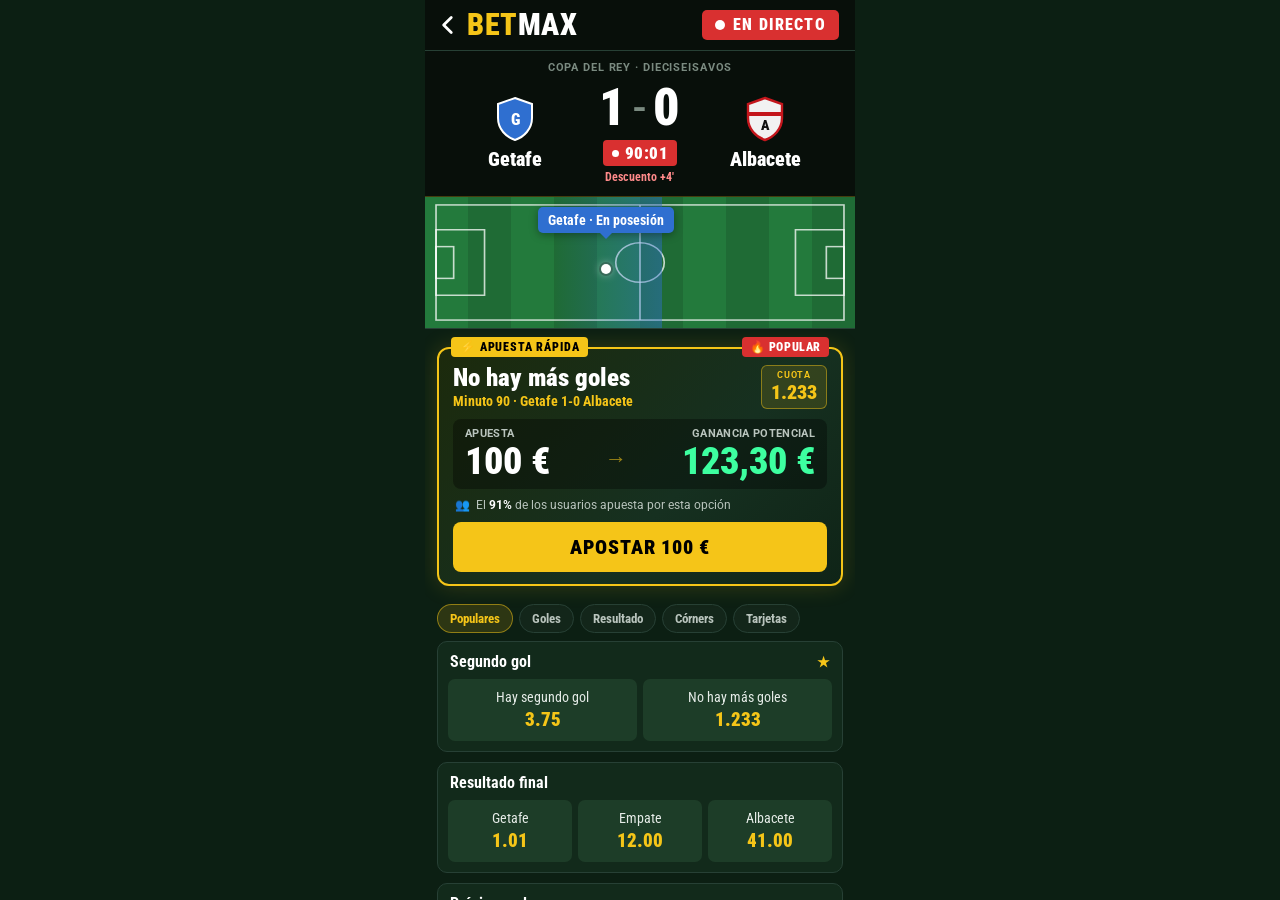
==== getafe.html @ e405bb09 "App completa: inicio con eventos en directo + Getafe-Albacete con apuesta prehecha - index.html: por" ====
<!DOCTYPE html>
<html lang="es">
<head>
<meta charset="UTF-8">
<meta name="viewport" content="width=device-width, initial-scale=1.0, maximum-scale=1.0, user-scalable=no, viewport-fit=cover">
<meta name="apple-mobile-web-app-capable" content="yes">
<meta name="mobile-web-app-capable" content="yes">
<meta name="apple-mobile-web-app-status-bar-style" content="black-translucent">
<meta name="apple-mobile-web-app-title" content="BETMAX">
<meta name="theme-color" content="#080f0a">
<link rel="manifest" href="manifest.webmanifest">
<link rel="apple-touch-icon" href="icon-180.png">
<link rel="icon" type="image/png" href="icon-192.png">
<title>BETMAX · Getafe vs Albacete</title>
<style>
@import url('https://fonts.googleapis.com/css2?family=Roboto+Condensed:wght@400;700;900&family=Roboto:wght@400;500;700&display=swap');
:root {
  --bg:#0c1f13; --bg-dark:#080f0a; --border:#274035; --card:#122a1b;
  --yellow:#f5c518; --white:#fff; --dim:#b9c4bd; --grey:#7a8a80; --red:#d93030;
  --odd:#1d3d28; --green-gain:#3dffa0; --getafe:#2f6fd0; --albacete:#e9e9e9;
}
* { margin:0; padding:0; box-sizing:border-box; -webkit-tap-highlight-color:transparent; }
html { height:100%; background:var(--bg); }
body {
  height:100vh; height:100dvh; max-width:430px; margin:0 auto; overflow:hidden;
  display:flex; flex-direction:column; background:var(--bg); color:var(--white);
  font-family:'Roboto',sans-serif; overscroll-behavior:none;
  -webkit-user-select:none; user-select:none; -webkit-touch-callout:none;
}
a { color:inherit; text-decoration:none; }
.c { font-family:'Roboto Condensed',sans-serif; }

/* HEADER */
.app-header { background:var(--bg-dark); padding:calc(10px + env(safe-area-inset-top,0px)) 16px 10px; display:flex; align-items:center; justify-content:space-between; border-bottom:1px solid var(--border); flex-shrink:0; }
.hdr-left { display:flex; align-items:center; gap:6px; margin-left:-6px; }
.logo { font-family:'Roboto Condensed',sans-serif; font-weight:900; font-size:30px; line-height:1; color:var(--yellow); letter-spacing:0.02em; }
.logo span { color:#fff; }
.live-pill { display:flex; align-items:center; gap:8px; background:var(--red); padding:7px 13px; border-radius:5px; font-family:'Roboto Condensed',sans-serif; font-size:16px; font-weight:900; letter-spacing:0.08em; line-height:1; animation:livePulse 1.6s infinite; }
.live-dot { width:10px; height:10px; background:#fff; border-radius:50%; animation:blink 1s infinite; }
@keyframes blink { 0%,100%{opacity:1} 50%{opacity:0.2} }
@keyframes livePulse { 0%{box-shadow:0 0 0 0 rgba(217,48,48,0.55)} 70%{box-shadow:0 0 0 9px rgba(217,48,48,0)} 100%{box-shadow:0 0 0 0 rgba(217,48,48,0)} }

.scroll { flex:1; overflow-y:auto; -webkit-overflow-scrolling:touch; padding-bottom:max(12px, calc(env(safe-area-inset-bottom,0px) - 8px)); }

/* MARCADOR */
.score { background:var(--bg-dark); padding:10px 14px 12px; border-bottom:1px solid rgba(245,197,24,0.25); }
.score-comp { text-align:center; font-size:11px; color:var(--grey); letter-spacing:0.08em; text-transform:uppercase; font-weight:700; margin-bottom:8px; }
.score-main { display:grid; grid-template-columns:1fr auto 1fr; align-items:center; gap:8px; }
.team { display:flex; flex-direction:column; align-items:center; gap:5px; font-family:'Roboto Condensed',sans-serif; font-size:20px; font-weight:900; }
.crest { width:40px; height:46px; display:block; }
.mid { text-align:center; }
.goals { font-family:'Roboto Condensed',sans-serif; font-size:52px; font-weight:900; line-height:1; letter-spacing:0.02em; }
.goals .sep { color:var(--grey); margin:0 6px; font-weight:400; }
.clock { display:inline-flex; align-items:center; gap:6px; margin-top:6px; background:var(--red); color:#fff; border-radius:4px; padding:3px 9px; font-family:'Roboto Condensed',sans-serif; font-size:17px; font-weight:900; letter-spacing:0.03em; }
.added { font-size:12px; color:#ff8a8a; font-weight:700; margin-top:4px; font-family:'Roboto Condensed',sans-serif; }

/* MINI CAMPO */
.pitch-wrap { position:relative; height:132px; background:#1f6b35; overflow:hidden; border-bottom:1px solid var(--border); }
.pitch-wrap svg { position:absolute; inset:0; width:100%; height:100%; }
.mom { position:absolute; top:0; bottom:0; transition:all 0.9s cubic-bezier(0.22,1,0.36,1); }
.mom-lbl { position:absolute; top:10px; transform:translateX(-50%); white-space:nowrap; padding:5px 10px; border-radius:5px; font-family:'Roboto Condensed',sans-serif; font-size:14px; font-weight:700; transition:all 0.6s ease; box-shadow:0 2px 8px rgba(0,0,0,0.35); }
.mom-lbl::after { content:''; position:absolute; left:50%; bottom:-6px; transform:translateX(-50%); border:6px solid transparent; border-bottom:0; border-top-color:inherit; }
.mom-lbl.danger { animation:dangerPulse 0.8s infinite; }
@keyframes dangerPulse { 0%,100%{transform:translateX(-50%) scale(1)} 50%{transform:translateX(-50%) scale(1.06)} }
.pball { position:absolute; width:10px; height:10px; margin:-5px 0 0 -5px; border-radius:50%; background:#fff; box-shadow:0 0 0 2px rgba(0,0,0,0.25), 0 0 10px rgba(255,255,255,0.7); transition:left 0.9s ease, top 0.9s ease; }

/* APUESTA PREHECHA (tentación) */
.tempt { position:relative; margin:18px 12px 6px; border:2px solid var(--yellow); border-radius:12px; background:linear-gradient(135deg,#1c2a0c 0%,#163020 60%,#0f2417 100%); padding:16px 14px 12px; box-shadow:0 0 22px rgba(245,197,24,0.18); animation:glow 2.2s infinite; }
@keyframes glow { 0%,100%{box-shadow:0 0 14px rgba(245,197,24,0.12)} 50%{box-shadow:0 0 26px rgba(245,197,24,0.35)} }
.tempt-tag { position:absolute; top:-12px; left:12px; background:var(--yellow); color:#000; font-family:'Roboto Condensed',sans-serif; font-size:12px; font-weight:900; letter-spacing:0.07em; padding:3px 9px; border-radius:4px; }
.tempt-hot { position:absolute; top:-12px; right:12px; background:var(--red); color:#fff; font-family:'Roboto Condensed',sans-serif; font-size:12px; font-weight:900; letter-spacing:0.05em; padding:3px 8px; border-radius:4px; }
.tempt-row { display:flex; align-items:center; gap:10px; margin-bottom:10px; }
.tempt-pick { flex:1; }
.tempt-name { font-family:'Roboto Condensed',sans-serif; font-size:25px; font-weight:900; line-height:1.05; }
.tempt-mkt { font-family:'Roboto Condensed',sans-serif; font-size:14px; color:var(--yellow); font-weight:700; margin-top:2px; }
.tempt-odd { text-align:center; background:rgba(245,197,24,0.13); border:1px solid rgba(245,197,24,0.45); border-radius:6px; padding:4px 9px; }
.tempt-odd small { display:block; font-size:9px; letter-spacing:0.1em; color:var(--yellow); font-weight:700; }
.tempt-odd b { font-family:'Roboto Condensed',sans-serif; font-size:20px; font-weight:900; color:var(--yellow); }
.tempt-amounts { display:grid; grid-template-columns:auto 1fr auto; align-items:end; background:rgba(0,0,0,0.35); border-radius:8px; padding:8px 12px 9px; }
.tempt-amounts .arrow { text-align:center; }
.lbl { white-space:nowrap; font-size:11px; color:var(--dim); letter-spacing:0.03em; text-transform:uppercase; font-weight:700; margin-bottom:2px; }
.r { text-align:right; }
.amt { white-space:nowrap; font-family:'Roboto Condensed',sans-serif; font-size:38px; font-weight:900; line-height:1; }
.amt.gain { color:var(--green-gain); }
.arrow { font-size:22px; color:var(--yellow); opacity:0.6; padding:0 4px 8px; }
.tempt-social { font-size:12px; color:var(--dim); margin:9px 2px 10px; display:flex; align-items:center; gap:6px; }
.tempt-social b { color:#fff; }
.btn-bet { display:block; width:100%; border:none; border-radius:8px; background:var(--yellow); color:#000; font-family:'Roboto Condensed',sans-serif; font-size:20px; font-weight:900; letter-spacing:0.04em; padding:13px 0; cursor:pointer; }
.btn-bet:active { transform:scale(0.98); }

/* Apuesta activa (después de apostar) */
.active-card { display:none; }
.placed .tempt { display:none; }
.placed .active-card { display:block; }

/* MERCADOS */
.tabs { display:flex; gap:6px; padding:12px 12px 8px; overflow-x:auto; scrollbar-width:none; }
.tabs::-webkit-scrollbar { display:none; }
.tab { flex-shrink:0; padding:6px 12px; border-radius:16px; background:#13261a; border:1px solid var(--border); font-family:'Roboto Condensed',sans-serif; font-size:13px; font-weight:700; color:var(--dim); }
.tab.on { background:rgba(245,197,24,0.14); border-color:rgba(245,197,24,0.5); color:var(--yellow); }
.mkt { margin:0 12px 10px; background:var(--card); border:1px solid var(--border); border-radius:10px; overflow:hidden; }
.mkt-h { display:flex; align-items:center; justify-content:space-between; padding:10px 12px 8px; font-family:'Roboto Condensed',sans-serif; font-size:16px; font-weight:700; }
.mkt-h .star { color:var(--yellow); font-size:14px; }
.mkt-opts { display:grid; gap:6px; padding:0 10px 10px; }
.mkt-opts.two { grid-template-columns:1fr 1fr; }
.mkt-opts.three { grid-template-columns:1fr 1fr 1fr; }
.opt { background:var(--odd); border-radius:7px; padding:9px 10px; display:flex; flex-direction:column; align-items:center; gap:3px; border:1.5px solid transparent; cursor:pointer; }
.opt span { font-family:'Roboto Condensed',sans-serif; font-size:14px; color:#e6ece8; text-align:center; line-height:1.15; }
.opt b { font-family:'Roboto Condensed',sans-serif; font-size:19px; font-weight:900; color:var(--yellow); }
.opt.sel { background:var(--yellow); }
.opt.sel span, .opt.sel b { color:#000; }

/* BOLETO (hoja inferior) */
.dim { position:fixed; inset:0; background:rgba(0,0,0,0.6); opacity:0; pointer-events:none; transition:opacity 0.25s; z-index:50; }
.dim.show { opacity:1; pointer-events:auto; }
.sheet { position:fixed; left:0; right:0; bottom:0; max-width:430px; margin:0 auto; background:#102318; border-top:2px solid var(--yellow); border-radius:18px 18px 0 0; z-index:60; transform:translateY(105%); transition:transform 0.38s cubic-bezier(0.22,1,0.36,1); padding:8px 16px calc(16px + env(safe-area-inset-bottom,0px)); }
.sheet.show { transform:translateY(0); }
.grab { width:44px; height:5px; border-radius:3px; background:#3a5546; margin:2px auto 10px; }
.sh-title { display:flex; justify-content:space-between; align-items:center; font-family:'Roboto Condensed',sans-serif; font-size:15px; font-weight:900; letter-spacing:0.06em; color:var(--yellow); text-transform:uppercase; margin-bottom:10px; }
.sh-close { color:var(--grey); font-size:22px; line-height:1; padding:2px 6px; cursor:pointer; }
.sel-box { display:flex; align-items:center; gap:10px; background:rgba(0,0,0,0.3); border-radius:10px; padding:11px 12px; margin-bottom:12px; }
.sel-main { flex:1; }
.sel-name { font-family:'Roboto Condensed',sans-serif; font-size:22px; font-weight:900; line-height:1.05; }
.sel-sub { font-size:12px; color:var(--dim); margin-top:3px; }
.sel-odd { font-family:'Roboto Condensed',sans-serif; font-size:22px; font-weight:900; color:var(--yellow); }
.stake-row { display:flex; align-items:center; gap:10px; margin-bottom:10px; }
.stake-box { flex:1; background:#fff; color:#000; border-radius:8px; padding:8px 12px; display:flex; justify-content:space-between; align-items:baseline; box-shadow:inset 0 0 0 2px var(--yellow); }
.stake-box small { font-size:11px; font-weight:700; color:#555; text-transform:uppercase; letter-spacing:0.05em; }
.stake-box b { font-family:'Roboto Condensed',sans-serif; font-size:32px; font-weight:900; }
.chips { display:grid; grid-template-columns:repeat(4,1fr); gap:6px; margin-bottom:12px; }
.chip { background:var(--odd); border:1.5px solid var(--border); border-radius:7px; padding:9px 0; text-align:center; font-family:'Roboto Condensed',sans-serif; font-size:16px; font-weight:700; color:#fff; cursor:pointer; }
.chip.on { border-color:var(--yellow); color:var(--yellow); background:rgba(245,197,24,0.12); }
.win-row { display:flex; justify-content:space-between; align-items:baseline; padding:4px 2px 2px; }
.win-row .lbl { font-size:13px; }
.win-row b { font-family:'Roboto Condensed',sans-serif; font-size:38px; font-weight:900; color:var(--green-gain); line-height:1; }
.bal { font-size:13px; color:var(--dim); margin:8px 2px 12px; display:flex; justify-content:space-between; }
.bal b { color:#fff; font-family:'Roboto Condensed',sans-serif; font-size:16px; }
.btn-place { display:block; width:100%; border:none; border-radius:9px; background:var(--yellow); color:#000; font-family:'Roboto Condensed',sans-serif; font-size:21px; font-weight:900; letter-spacing:0.04em; padding:15px 0; cursor:pointer; }
.btn-place:disabled { background:#3a4a40; color:#7f8c84; }
.spinner { display:inline-block; width:18px; height:18px; border:3px solid rgba(0,0,0,0.25); border-top-color:#000; border-radius:50%; animation:spin 0.7s linear infinite; vertical-align:-3px; }
@keyframes spin { to{transform:rotate(360deg)} }

/* Confirmación */
.done { display:none; text-align:center; padding:6px 0 2px; }
.sheet.ok .form { display:none; }
.sheet.ok .done { display:block; }
.ok-icon { width:66px; height:66px; border-radius:50%; background:#1fbf6b; margin:4px auto 10px; display:flex; align-items:center; justify-content:center; animation:pop 0.45s cubic-bezier(0.2,1.6,0.4,1) both; }
@keyframes pop { from{transform:scale(0)} to{transform:scale(1)} }
.ok-title { font-family:'Roboto Condensed',sans-serif; font-size:28px; font-weight:900; margin-bottom:12px; }
.ticket { background:rgba(0,0,0,0.3); border-radius:10px; text-align:left; margin-bottom:14px; }
.tk { display:flex; justify-content:space-between; align-items:baseline; padding:10px 12px; font-size:14px; color:var(--dim); }
.tk + .tk { border-top:1px solid rgba(255,255,255,0.08); }
.tk b { font-family:'Roboto Condensed',sans-serif; font-size:19px; color:#fff; }
.tk b.g { color:var(--green-gain); }
.tk b.red { color:#ff6b6b; }
</style>
</head>
<body>

<div class="app-header">
  <a href="index.html" class="hdr-left"><svg width="26" height="26" viewBox="0 0 24 24" fill="none" stroke="#fff" stroke-width="2.6" stroke-linecap="round" stroke-linejoin="round"><path d="M15 5l-7 7 7 7"/></svg><span class="logo">BET<span>MAX</span></span></a>
  <div class="live-pill"><span class="live-dot"></span>EN DIRECTO</div>
</div>

<div class="scroll" id="page">

  <!-- MARCADOR -->
  <div class="score">
    <div class="score-comp">Copa del Rey · Dieciseisavos</div>
    <div class="score-main">
      <div class="team">
        <svg class="crest" viewBox="0 0 40 46"><path d="M20 2 L37 8 V22 C37 33 29 41 20 44 C11 41 3 33 3 22 V8 Z" fill="#2f6fd0" stroke="#fff" stroke-width="2"/><text x="20" y="29" text-anchor="middle" font-family="Roboto Condensed,Arial" font-size="16" font-weight="900" fill="#fff">G</text></svg>
        Getafe
      </div>
      <div class="mid">
        <div class="goals">1<span class="sep">-</span>0</div>
        <div class="clock"><span class="live-dot" style="width:7px;height:7px"></span><span id="clock">90:00</span></div>
        <div class="added">Descuento +4'</div>
      </div>
      <div class="team">
        <svg class="crest" viewBox="0 0 40 46"><path d="M20 2 L37 8 V22 C37 33 29 41 20 44 C11 41 3 33 3 22 V8 Z" fill="#f2f2f2" stroke="#c4161c" stroke-width="2.4"/><path d="M3 18 H37" stroke="#c4161c" stroke-width="4"/><text x="20" y="34" text-anchor="middle" font-family="Roboto Condensed,Arial" font-size="14" font-weight="900" fill="#111">A</text></svg>
        Albacete
      </div>
    </div>
  </div>

  <!-- MINI CAMPO -->
  <div class="pitch-wrap" id="pitch">
    <svg viewBox="0 0 390 132" preserveAspectRatio="none">
      <g fill="#237a3c"><rect x="0" width="39" height="132"/><rect x="78" width="39" height="132"/><rect x="156" width="39" height="132"/><rect x="234" width="39" height="132"/><rect x="312" width="39" height="132"/></g>
      <g fill="none" stroke="rgba(255,255,255,0.75)" stroke-width="1.5">
        <rect x="10" y="8" width="370" height="116"/>
        <line x1="195" y1="8" x2="195" y2="124"/>
        <ellipse cx="195" cy="66" rx="22" ry="20"/>
        <rect x="10" y="33" width="44" height="66"/><rect x="10" y="50" width="16" height="32"/>
        <rect x="336" y="33" width="44" height="66"/><rect x="364" y="50" width="16" height="32"/>
      </g>
    </svg>
    <div class="mom" id="mom"></div>
    <div class="pball" id="pball" style="left:50%;top:50%"></div>
    <div class="mom-lbl" id="momlbl" style="left:50%">Balón en juego</div>
  </div>

  <!-- APUESTA PREHECHA -->
  <div class="tempt" id="tempt">
    <div class="tempt-tag">⚡ APUESTA RÁPIDA</div>
    <div class="tempt-hot">🔥 POPULAR</div>
    <div class="tempt-row">
      <div class="tempt-pick">
        <div class="tempt-name">No hay más goles</div>
        <div class="tempt-mkt">Minuto 90 · Getafe 1-0 Albacete</div>
      </div>
      <div class="tempt-odd"><small>CUOTA</small><b>1.233</b></div>
    </div>
    <div class="tempt-amounts">
      <div><div class="lbl">Apuesta</div><div class="amt">100 €</div></div>
      <div class="arrow">→</div>
      <div class="r"><div class="lbl">Ganancia potencial</div><div class="amt gain">123,30 €</div></div>
    </div>
    <div class="tempt-social">👥 <span>El <b>91%</b> de los usuarios apuesta por esta opción</span></div>
    <button class="btn-bet" onclick="openSlip(100)">APOSTAR 100 €</button>
  </div>

  <!-- APUESTA ACTIVA (tras confirmar) -->
  <div class="tempt active-card" style="animation:none">
    <div class="tempt-tag">✅ APUESTA ACTIVA</div>
    <div class="tempt-row">
      <div class="tempt-pick">
        <div class="tempt-name">No hay más goles</div>
        <div class="tempt-mkt">Getafe – Albacete · Segundo gol</div>
      </div>
      <div class="tempt-odd"><small>CUOTA</small><b>1.233</b></div>
    </div>
    <div class="tempt-amounts">
      <div><div class="lbl">Apostado</div><div class="amt">100 €</div></div>
      <div class="arrow">→</div>
      <div class="r"><div class="lbl">Ganancia potencial</div><div class="amt gain">123,30 €</div></div>
    </div>
  </div>

  <!-- MERCADOS -->
  <div class="tabs">
    <div class="tab on">Populares</div><div class="tab">Goles</div><div class="tab">Resultado</div><div class="tab">Córners</div><div class="tab">Tarjetas</div>
  </div>

  <div class="mkt">
    <div class="mkt-h">Segundo gol <span class="star">★</span></div>
    <div class="mkt-opts two">
      <div class="opt" id="opt-yes"><span>Hay segundo gol</span><b>3.75</b></div>
      <div class="opt" id="opt-no" onclick="openSlip(0)"><span>No hay más goles</span><b>1.233</b></div>
    </div>
  </div>

  <div class="mkt">
    <div class="mkt-h">Resultado final</div>
    <div class="mkt-opts three">
      <div class="opt"><span>Getafe</span><b>1.01</b></div>
      <div class="opt"><span>Empate</span><b>12.00</b></div>
      <div class="opt"><span>Albacete</span><b>41.00</b></div>
    </div>
  </div>

  <div class="mkt">
    <div class="mkt-h">Próximo gol</div>
    <div class="mkt-opts three">
      <div class="opt"><span>Getafe</span><b>8.00</b></div>
      <div class="opt"><span>Ninguno</span><b>1.233</b></div>
      <div class="opt"><span>Albacete</span><b>5.50</b></div>
    </div>
  </div>

  <div class="mkt">
    <div class="mkt-h">Total de goles</div>
    <div class="mkt-opts two">
      <div class="opt"><span>Más de 1.5</span><b>3.75</b></div>
      <div class="opt"><span>Menos de 1.5</span><b>1.233</b></div>
    </div>
  </div>
</div>

<!-- BOLETO -->
<div class="dim" id="dim" onclick="closeSlip()"></div>
<div class="sheet" id="sheet">
  <div class="grab"></div>
  <div class="form">
    <div class="sh-title"><span>Boleto de apuesta</span><span class="sh-close" onclick="closeSlip()">✕</span></div>
    <div class="sel-box">
      <div class="sel-main">
        <div class="sel-name">No hay más goles</div>
        <div class="sel-sub">Segundo gol · Getafe 1-0 Albacete · 90'</div>
      </div>
      <div class="sel-odd">1.233</div>
    </div>
    <div class="stake-row">
      <div class="stake-box"><small>Importe</small><b id="stake">0 €</b></div>
    </div>
    <div class="chips">
      <div class="chip" data-v="10">10 €</div>
      <div class="chip" data-v="20">20 €</div>
      <div class="chip" data-v="50">50 €</div>
      <div class="chip" data-v="100">100 €</div>
    </div>
    <div class="win-row"><span class="lbl">Ganancia potencial</span><b id="win">0,00 €</b></div>
    <div class="bal"><span>Saldo disponible</span><b>100,30 €</b></div>
    <button class="btn-place" id="place" disabled onclick="placeBet()">INTRODUCE UN IMPORTE</button>
  </div>
  <div class="done">
    <div class="ok-icon"><svg width="34" height="34" viewBox="0 0 24 24" fill="none" stroke="#fff" stroke-width="3.4" stroke-linecap="round" stroke-linejoin="round"><path d="M5 12.5l4.5 4.5L19 7.5"/></svg></div>
    <div class="ok-title">Apuesta realizada</div>
    <div class="ticket">
      <div class="tk"><span>Selección</span><b>No hay más goles</b></div>
      <div class="tk"><span>Importe</span><b>100,00 €</b></div>
      <div class="tk"><span>Ganancia potencial</span><b class="g">123,30 €</b></div>
      <div class="tk"><span>Saldo restante</span><b class="red">0,30 €</b></div>
    </div>
    <button class="btn-place" onclick="finish()">ACEPTAR</button>
  </div>
</div>

<script>
const ODD = 1.233;
let stake = 0;
const eur = v => v.toFixed(2).replace('.', ',') + ' €';

// ── Reloj del partido ──
let secs = 0;
setInterval(() => {
  secs++;
  const m = 90 + Math.floor(secs / 60), s = secs % 60;
  document.getElementById('clock').textContent = `${m}:${String(s).padStart(2, '0')}`;
}, 1000);

// ── Mini campo: presión del Albacete (Getafe defiende a la izquierda) ──
const mom = document.getElementById('mom'), lbl = document.getElementById('momlbl'), pb = document.getElementById('pball');
const states = [
  { txt:'Getafe · En posesión',        side:'g', from:30, to:55, bx:42, by:55, lx:42 },
  { txt:'Albacete · Ataque',           side:'a', from:35, to:100, bx:38, by:40, lx:55 },
  { txt:'Albacete · Ataque peligroso', side:'a', from:8,  to:100, bx:16, by:58, lx:40, danger:true },
  { txt:'Getafe · Despeje',            side:'g', from:20, to:60, bx:48, by:30, lx:45 },
  { txt:'Albacete · Ataque',           side:'a', from:28, to:100, bx:30, by:62, lx:50 },
  { txt:'Albacete · Córner',           side:'a', from:3,  to:100, bx:4,  by:8,  lx:34, danger:true },
];
let si = 0;
function setState(st) {
  const isA = st.side === 'a';
  mom.style.left = st.from + '%'; mom.style.width = (st.to - st.from) + '%';
  mom.style.background = isA
    ? `linear-gradient(270deg, rgba(255,255,255,0) 0%, ${st.danger ? 'rgba(255,70,70,0.45)' : 'rgba(255,255,255,0.28)'} 100%)`
    : 'linear-gradient(90deg, rgba(47,111,208,0) 0%, rgba(47,111,208,0.45) 100%)';
  lbl.textContent = st.txt;
  lbl.style.left = st.lx + '%';
  lbl.style.background = isA ? (st.danger ? '#c62828' : '#f2f2f2') : '#2f6fd0';
  lbl.style.color = isA && !st.danger ? '#111' : '#fff';
  lbl.style.borderTopColor = lbl.style.background;
  lbl.style.top = (st.by > 45 ? 10 : 70) + 'px';
  lbl.classList.toggle('danger', !!st.danger);
  pb.style.left = st.bx + '%'; pb.style.top = st.by + '%';
}
setState(states[0]);
setInterval(() => { si = (si + 1) % states.length; setState(states[si]); }, 3200);

// ── Boleto ──
function setStake(v) {
  stake = v;
  document.getElementById('stake').textContent = v ? v + ' €' : '0 €';
  document.getElementById('win').textContent = eur(v * ODD);
  document.querySelectorAll('.chip').forEach(c => c.classList.toggle('on', +c.dataset.v === v));
  const b = document.getElementById('place');
  b.disabled = !v;
  b.textContent = v ? `REALIZAR APUESTA · ${v} €` : 'INTRODUCE UN IMPORTE';
}
document.querySelectorAll('.chip').forEach(c => c.addEventListener('click', () => setStake(+c.dataset.v)));

function openSlip(v) {
  document.getElementById('sheet').classList.remove('ok');
  setStake(v);
  document.getElementById('opt-no').classList.add('sel');
  document.getElementById('dim').classList.add('show');
  document.getElementById('sheet').classList.add('show');
}
function closeSlip() {
  document.getElementById('dim').classList.remove('show');
  document.getElementById('sheet').classList.remove('show');
  if (!document.getElementById('page').classList.contains('placed'))
    document.getElementById('opt-no').classList.remove('sel');
}
function placeBet() {
  const b = document.getElementById('place');
  b.disabled = true; b.innerHTML = '<span class="spinner"></span>';
  setTimeout(() => document.getElementById('sheet').classList.add('ok'), 900);
}
function finish() {
  document.getElementById('page').classList.add('placed');
  closeSlip();
  document.getElementById('page').scrollTo({ top: 0, behavior: 'smooth' });
}
</script>
</body>
</html>
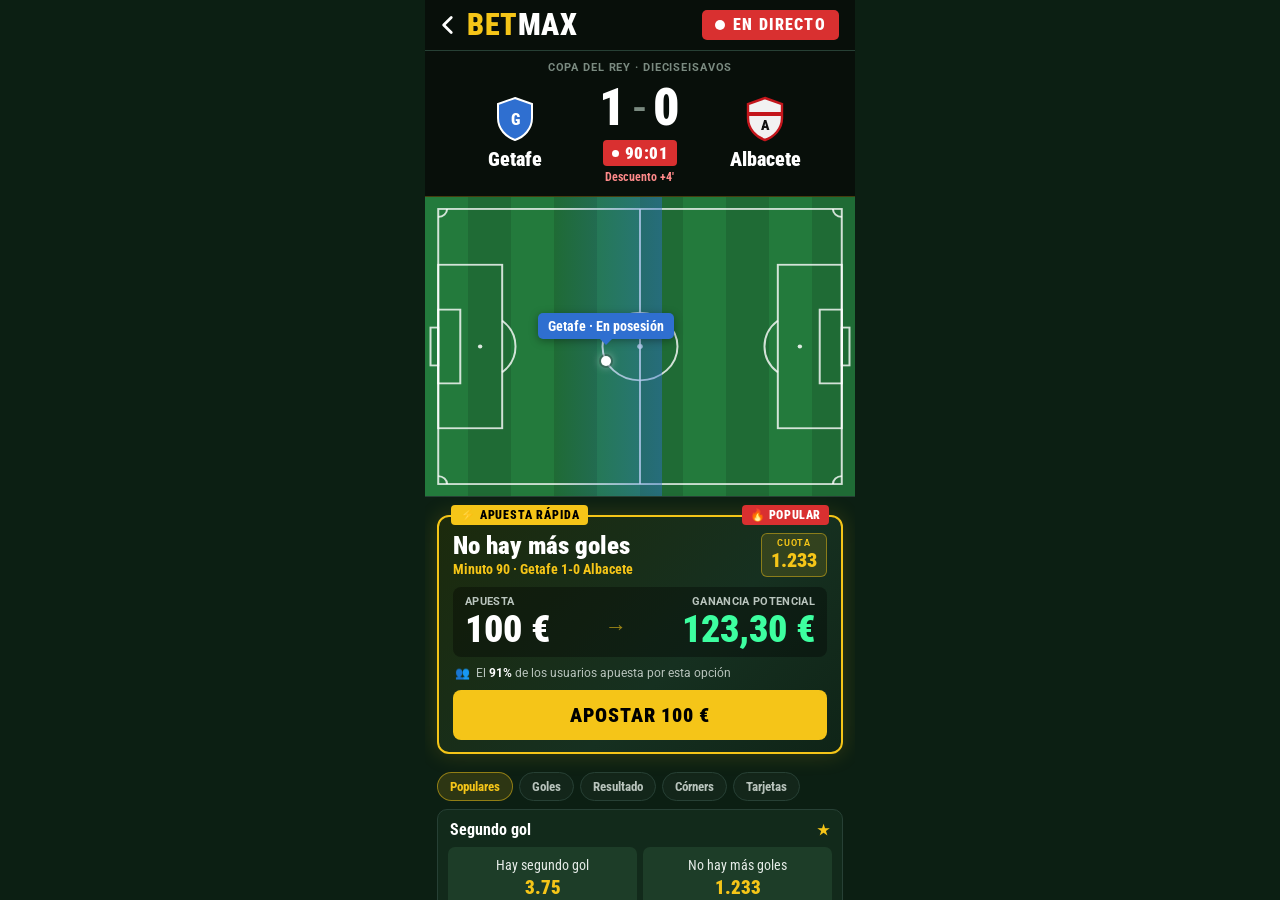
==== commit 53647824: "Getafe-Albacete: campo de fútbol a la misma altura que la pista de tenis Campo redibujado a 300 px c" ====
--- a/getafe.html
+++ b/getafe.html
@@ -55,7 +55,7 @@
 .added { font-size:12px; color:#ff8a8a; font-weight:700; margin-top:4px; font-family:'Roboto Condensed',sans-serif; }
 
 /* MINI CAMPO */
-.pitch-wrap { position:relative; height:132px; background:#1f6b35; overflow:hidden; border-bottom:1px solid var(--border); }
+.pitch-wrap { position:relative; height:300px; background:#1f6b35; overflow:hidden; border-bottom:1px solid var(--border); }
 .pitch-wrap svg { position:absolute; inset:0; width:100%; height:100%; }
 .mom { position:absolute; top:0; bottom:0; transition:all 0.9s cubic-bezier(0.22,1,0.36,1); }
 .mom-lbl { position:absolute; top:10px; transform:translateX(-50%); white-space:nowrap; padding:5px 10px; border-radius:5px; font-family:'Roboto Condensed',sans-serif; font-size:14px; font-weight:700; transition:all 0.6s ease; box-shadow:0 2px 8px rgba(0,0,0,0.35); }
@@ -186,15 +186,20 @@
 
   <!-- MINI CAMPO -->
   <div class="pitch-wrap" id="pitch">
-    <svg viewBox="0 0 390 132" preserveAspectRatio="none">
-      <g fill="#237a3c"><rect x="0" width="39" height="132"/><rect x="78" width="39" height="132"/><rect x="156" width="39" height="132"/><rect x="234" width="39" height="132"/><rect x="312" width="39" height="132"/></g>
-      <g fill="none" stroke="rgba(255,255,255,0.75)" stroke-width="1.5">
-        <rect x="10" y="8" width="370" height="116"/>
-        <line x1="195" y1="8" x2="195" y2="124"/>
-        <ellipse cx="195" cy="66" rx="22" ry="20"/>
-        <rect x="10" y="33" width="44" height="66"/><rect x="10" y="50" width="16" height="32"/>
-        <rect x="336" y="33" width="44" height="66"/><rect x="364" y="50" width="16" height="32"/>
+    <svg viewBox="0 0 390 300" preserveAspectRatio="none">
+      <g fill="#237a3c"><rect x="0" width="39" height="300"/><rect x="78" width="39" height="300"/><rect x="156" width="39" height="300"/><rect x="234" width="39" height="300"/><rect x="312" width="39" height="300"/></g>
+      <g fill="none" stroke="rgba(255,255,255,0.8)" stroke-width="1.8">
+        <rect x="12" y="12" width="366" height="276"/>
+        <line x1="195" y1="12" x2="195" y2="288"/>
+        <circle cx="195" cy="150" r="34"/>
+        <rect x="12" y="68" width="58" height="164"/><rect x="12" y="113" width="20" height="74"/>
+        <path d="M70 124 A34 34 0 0 1 70 176"/>
+        <rect x="320" y="68" width="58" height="164"/><rect x="358" y="113" width="20" height="74"/>
+        <path d="M320 124 A34 34 0 0 0 320 176"/>
+        <rect x="5" y="131" width="7" height="38"/><rect x="378" y="131" width="7" height="38"/>
+        <path d="M12 20 A8 8 0 0 0 20 12 M370 12 A8 8 0 0 0 378 20 M12 280 A8 8 0 0 1 20 288 M370 288 A8 8 0 0 1 378 280"/>
       </g>
+      <g fill="rgba(255,255,255,0.85)"><circle cx="195" cy="150" r="2.5"/><circle cx="50" cy="150" r="2"/><circle cx="340" cy="150" r="2"/></g>
     </svg>
     <div class="mom" id="mom"></div>
     <div class="pball" id="pball" style="left:50%;top:50%"></div>
@@ -348,11 +353,11 @@
     ? `linear-gradient(270deg, rgba(255,255,255,0) 0%, ${st.danger ? 'rgba(255,70,70,0.45)' : 'rgba(255,255,255,0.28)'} 100%)`
     : 'linear-gradient(90deg, rgba(47,111,208,0) 0%, rgba(47,111,208,0.45) 100%)';
   lbl.textContent = st.txt;
-  lbl.style.left = st.lx + '%';
+  lbl.style.left = Math.min(72, Math.max(29, st.bx)) + '%';
   lbl.style.background = isA ? (st.danger ? '#c62828' : '#f2f2f2') : '#2f6fd0';
   lbl.style.color = isA && !st.danger ? '#111' : '#fff';
   lbl.style.borderTopColor = lbl.style.background;
-  lbl.style.top = (st.by > 45 ? 10 : 70) + 'px';
+  lbl.style.top = st.by > 22 ? `calc(${st.by}% - 48px)` : `calc(${st.by}% + 18px)`;
   lbl.classList.toggle('danger', !!st.danger);
   pb.style.left = st.bx + '%'; pb.style.top = st.by + '%';
 }
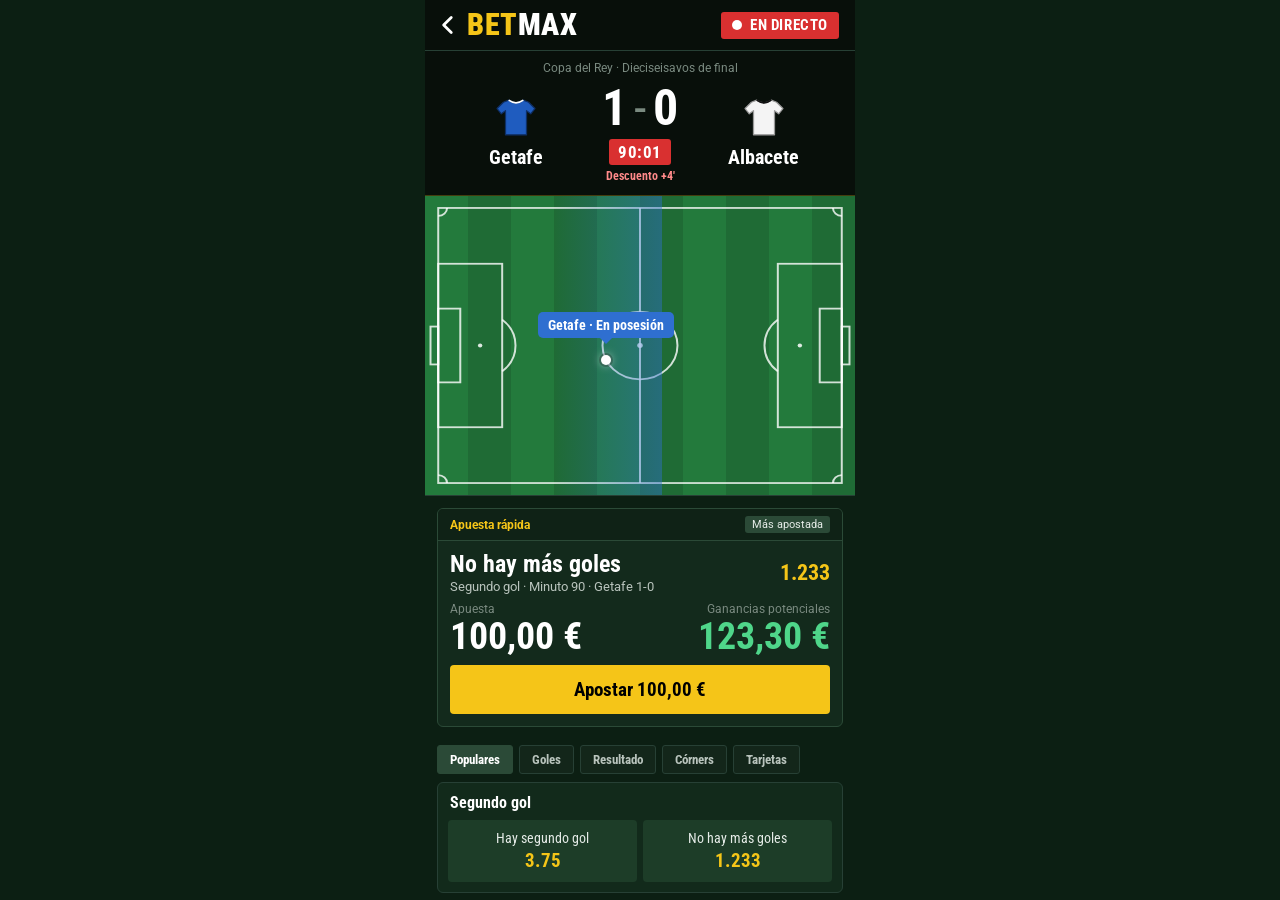
==== commit 7a3eb4a3: "Estética más realista: fuera emojis, brillos y degradados - Tarjetas de apuesta planas al estilo "Mi" ====
--- a/getafe.html
+++ b/getafe.html
@@ -17,7 +17,7 @@
 :root {
   --bg:#0c1f13; --bg-dark:#080f0a; --border:#274035; --card:#122a1b;
   --yellow:#f5c518; --white:#fff; --dim:#b9c4bd; --grey:#7a8a80; --red:#d93030;
-  --odd:#1d3d28; --green-gain:#3dffa0; --getafe:#2f6fd0; --albacete:#e9e9e9;
+  --odd:#1d3d28; --green-gain:#4fd68a; --getafe:#2f6fd0; --albacete:#e9e9e9;
 }
 * { margin:0; padding:0; box-sizing:border-box; -webkit-tap-highlight-color:transparent; }
 html { height:100%; background:var(--bg); }
@@ -35,7 +35,7 @@
 .hdr-left { display:flex; align-items:center; gap:6px; margin-left:-6px; }
 .logo { font-family:'Roboto Condensed',sans-serif; font-weight:900; font-size:30px; line-height:1; color:var(--yellow); letter-spacing:0.02em; }
 .logo span { color:#fff; }
-.live-pill { display:flex; align-items:center; gap:8px; background:var(--red); padding:7px 13px; border-radius:5px; font-family:'Roboto Condensed',sans-serif; font-size:16px; font-weight:900; letter-spacing:0.08em; line-height:1; animation:livePulse 1.6s infinite; }
+.live-pill { display:flex; align-items:center; gap:8px; background:var(--red); padding:6px 11px; border-radius:3px; font-family:'Roboto Condensed',sans-serif; font-size:15px; font-weight:700; letter-spacing:0.04em; line-height:1; }
 .live-dot { width:10px; height:10px; background:#fff; border-radius:50%; animation:blink 1s infinite; }
 @keyframes blink { 0%,100%{opacity:1} 50%{opacity:0.2} }
 @keyframes livePulse { 0%{box-shadow:0 0 0 0 rgba(217,48,48,0.55)} 70%{box-shadow:0 0 0 9px rgba(217,48,48,0)} 100%{box-shadow:0 0 0 0 rgba(217,48,48,0)} }
@@ -44,49 +44,43 @@
 
 /* MARCADOR */
 .score { background:var(--bg-dark); padding:10px 14px 12px; border-bottom:1px solid rgba(245,197,24,0.25); }
-.score-comp { text-align:center; font-size:11px; color:var(--grey); letter-spacing:0.08em; text-transform:uppercase; font-weight:700; margin-bottom:8px; }
+.score-comp { text-align:center; font-size:12px; color:var(--grey); margin-bottom:8px; }
 .score-main { display:grid; grid-template-columns:1fr auto 1fr; align-items:center; gap:8px; }
-.team { display:flex; flex-direction:column; align-items:center; gap:5px; font-family:'Roboto Condensed',sans-serif; font-size:20px; font-weight:900; }
-.crest { width:40px; height:46px; display:block; }
+.team { display:flex; flex-direction:column; align-items:center; gap:6px; font-family:'Roboto Condensed',sans-serif; font-size:20px; font-weight:700; }
+.crest { width:42px; height:42px; display:block; }
 .mid { text-align:center; }
-.goals { font-family:'Roboto Condensed',sans-serif; font-size:52px; font-weight:900; line-height:1; letter-spacing:0.02em; }
+.goals { font-family:'Roboto Condensed',sans-serif; font-size:50px; font-weight:700; line-height:1; letter-spacing:0.02em; }
 .goals .sep { color:var(--grey); margin:0 6px; font-weight:400; }
-.clock { display:inline-flex; align-items:center; gap:6px; margin-top:6px; background:var(--red); color:#fff; border-radius:4px; padding:3px 9px; font-family:'Roboto Condensed',sans-serif; font-size:17px; font-weight:900; letter-spacing:0.03em; }
+.clock { display:inline-flex; align-items:center; gap:6px; margin-top:6px; background:var(--red); color:#fff; border-radius:3px; padding:3px 9px; font-family:'Roboto Condensed',sans-serif; font-size:17px; font-weight:700; letter-spacing:0.03em; }
 .added { font-size:12px; color:#ff8a8a; font-weight:700; margin-top:4px; font-family:'Roboto Condensed',sans-serif; }
 
 /* MINI CAMPO */
 .pitch-wrap { position:relative; height:300px; background:#1f6b35; overflow:hidden; border-bottom:1px solid var(--border); }
 .pitch-wrap svg { position:absolute; inset:0; width:100%; height:100%; }
 .mom { position:absolute; top:0; bottom:0; transition:all 0.9s cubic-bezier(0.22,1,0.36,1); }
-.mom-lbl { position:absolute; top:10px; transform:translateX(-50%); white-space:nowrap; padding:5px 10px; border-radius:5px; font-family:'Roboto Condensed',sans-serif; font-size:14px; font-weight:700; transition:all 0.6s ease; box-shadow:0 2px 8px rgba(0,0,0,0.35); }
+.mom-lbl { position:absolute; top:10px; transform:translateX(-50%); white-space:nowrap; padding:5px 10px; border-radius:5px; font-family:'Roboto Condensed',sans-serif; font-size:14px; font-weight:700; transition:all 0.6s ease; }
 .mom-lbl::after { content:''; position:absolute; left:50%; bottom:-6px; transform:translateX(-50%); border:6px solid transparent; border-bottom:0; border-top-color:inherit; }
-.mom-lbl.danger { animation:dangerPulse 0.8s infinite; }
+.mom-lbl.danger { }
 @keyframes dangerPulse { 0%,100%{transform:translateX(-50%) scale(1)} 50%{transform:translateX(-50%) scale(1.06)} }
 .pball { position:absolute; width:10px; height:10px; margin:-5px 0 0 -5px; border-radius:50%; background:#fff; box-shadow:0 0 0 2px rgba(0,0,0,0.25), 0 0 10px rgba(255,255,255,0.7); transition:left 0.9s ease, top 0.9s ease; }
 
 /* APUESTA PREHECHA (tentación) */
-.tempt { position:relative; margin:18px 12px 6px; border:2px solid var(--yellow); border-radius:12px; background:linear-gradient(135deg,#1c2a0c 0%,#163020 60%,#0f2417 100%); padding:16px 14px 12px; box-shadow:0 0 22px rgba(245,197,24,0.18); animation:glow 2.2s infinite; }
-@keyframes glow { 0%,100%{box-shadow:0 0 14px rgba(245,197,24,0.12)} 50%{box-shadow:0 0 26px rgba(245,197,24,0.35)} }
-.tempt-tag { position:absolute; top:-12px; left:12px; background:var(--yellow); color:#000; font-family:'Roboto Condensed',sans-serif; font-size:12px; font-weight:900; letter-spacing:0.07em; padding:3px 9px; border-radius:4px; }
-.tempt-hot { position:absolute; top:-12px; right:12px; background:var(--red); color:#fff; font-family:'Roboto Condensed',sans-serif; font-size:12px; font-weight:900; letter-spacing:0.05em; padding:3px 8px; border-radius:4px; }
-.tempt-row { display:flex; align-items:center; gap:10px; margin-bottom:10px; }
+.tempt { margin:12px 12px 6px; background:#132a1c; border:1px solid #2b4a37; border-radius:6px; overflow:hidden; }
+.tempt-head { display:flex; justify-content:space-between; align-items:center; padding:7px 12px; background:#0f2216; border-bottom:1px solid #2b4a37; font-size:12px; color:var(--dim); }
+.tempt-head .yl { color:var(--yellow); font-weight:700; }
+.tempt-badge { background:#2b4a37; color:#e6ece8; font-size:11px; padding:2px 7px; border-radius:3px; }
+.tempt-row { display:flex; align-items:center; gap:10px; padding:10px 12px 6px; }
 .tempt-pick { flex:1; }
-.tempt-name { font-family:'Roboto Condensed',sans-serif; font-size:25px; font-weight:900; line-height:1.05; }
-.tempt-mkt { font-family:'Roboto Condensed',sans-serif; font-size:14px; color:var(--yellow); font-weight:700; margin-top:2px; }
-.tempt-odd { text-align:center; background:rgba(245,197,24,0.13); border:1px solid rgba(245,197,24,0.45); border-radius:6px; padding:4px 9px; }
-.tempt-odd small { display:block; font-size:9px; letter-spacing:0.1em; color:var(--yellow); font-weight:700; }
-.tempt-odd b { font-family:'Roboto Condensed',sans-serif; font-size:20px; font-weight:900; color:var(--yellow); }
-.tempt-amounts { display:grid; grid-template-columns:auto 1fr auto; align-items:end; background:rgba(0,0,0,0.35); border-radius:8px; padding:8px 12px 9px; }
-.tempt-amounts .arrow { text-align:center; }
-.lbl { white-space:nowrap; font-size:11px; color:var(--dim); letter-spacing:0.03em; text-transform:uppercase; font-weight:700; margin-bottom:2px; }
+.tempt-name { font-family:'Roboto Condensed',sans-serif; font-size:24px; font-weight:700; line-height:1.1; }
+.tempt-mkt { font-size:13px; color:var(--dim); margin-top:2px; }
+.tempt-odd { font-family:'Roboto Condensed',sans-serif; font-size:22px; font-weight:700; color:var(--yellow); }
+.tempt-amounts { display:flex; justify-content:space-between; padding:2px 12px 10px; }
+.lbl { white-space:nowrap; font-size:12px; color:var(--grey); margin-bottom:1px; }
 .r { text-align:right; }
-.amt { white-space:nowrap; font-family:'Roboto Condensed',sans-serif; font-size:38px; font-weight:900; line-height:1; }
+.amt { white-space:nowrap; font-family:'Roboto Condensed',sans-serif; font-size:38px; font-weight:700; line-height:1; }
 .amt.gain { color:var(--green-gain); }
-.arrow { font-size:22px; color:var(--yellow); opacity:0.6; padding:0 4px 8px; }
-.tempt-social { font-size:12px; color:var(--dim); margin:9px 2px 10px; display:flex; align-items:center; gap:6px; }
-.tempt-social b { color:#fff; }
-.btn-bet { display:block; width:100%; border:none; border-radius:8px; background:var(--yellow); color:#000; font-family:'Roboto Condensed',sans-serif; font-size:20px; font-weight:900; letter-spacing:0.04em; padding:13px 0; cursor:pointer; }
-.btn-bet:active { transform:scale(0.98); }
+.btn-bet { display:block; width:calc(100% - 24px); margin:0 12px 12px; border:none; border-radius:4px; background:var(--yellow); color:#000; font-family:'Roboto Condensed',sans-serif; font-size:19px; font-weight:700; padding:13px 0; cursor:pointer; }
+.btn-bet:active { opacity:0.85; }
 
 /* Apuesta activa (después de apostar) */
 .active-card { display:none; }
@@ -96,46 +90,46 @@
 /* MERCADOS */
 .tabs { display:flex; gap:6px; padding:12px 12px 8px; overflow-x:auto; scrollbar-width:none; }
 .tabs::-webkit-scrollbar { display:none; }
-.tab { flex-shrink:0; padding:6px 12px; border-radius:16px; background:#13261a; border:1px solid var(--border); font-family:'Roboto Condensed',sans-serif; font-size:13px; font-weight:700; color:var(--dim); }
-.tab.on { background:rgba(245,197,24,0.14); border-color:rgba(245,197,24,0.5); color:var(--yellow); }
-.mkt { margin:0 12px 10px; background:var(--card); border:1px solid var(--border); border-radius:10px; overflow:hidden; }
+.tab { flex-shrink:0; padding:6px 12px; border-radius:3px; background:#13261a; border:1px solid var(--border); font-family:'Roboto Condensed',sans-serif; font-size:13px; font-weight:700; color:var(--dim); }
+.tab.on { background:#2b4a37; border-color:#2b4a37; color:#fff; }
+.mkt { margin:0 12px 8px; background:var(--card); border:1px solid var(--border); border-radius:6px; overflow:hidden; }
 .mkt-h { display:flex; align-items:center; justify-content:space-between; padding:10px 12px 8px; font-family:'Roboto Condensed',sans-serif; font-size:16px; font-weight:700; }
 .mkt-h .star { color:var(--yellow); font-size:14px; }
 .mkt-opts { display:grid; gap:6px; padding:0 10px 10px; }
 .mkt-opts.two { grid-template-columns:1fr 1fr; }
 .mkt-opts.three { grid-template-columns:1fr 1fr 1fr; }
-.opt { background:var(--odd); border-radius:7px; padding:9px 10px; display:flex; flex-direction:column; align-items:center; gap:3px; border:1.5px solid transparent; cursor:pointer; }
+.opt { background:var(--odd); border-radius:4px; padding:9px 10px; display:flex; flex-direction:column; align-items:center; gap:3px; border:1.5px solid transparent; cursor:pointer; }
 .opt span { font-family:'Roboto Condensed',sans-serif; font-size:14px; color:#e6ece8; text-align:center; line-height:1.15; }
-.opt b { font-family:'Roboto Condensed',sans-serif; font-size:19px; font-weight:900; color:var(--yellow); }
+.opt b { font-family:'Roboto Condensed',sans-serif; font-size:19px; font-weight:700; color:var(--yellow); }
 .opt.sel { background:var(--yellow); }
 .opt.sel span, .opt.sel b { color:#000; }
 
 /* BOLETO (hoja inferior) */
 .dim { position:fixed; inset:0; background:rgba(0,0,0,0.6); opacity:0; pointer-events:none; transition:opacity 0.25s; z-index:50; }
 .dim.show { opacity:1; pointer-events:auto; }
-.sheet { position:fixed; left:0; right:0; bottom:0; max-width:430px; margin:0 auto; background:#102318; border-top:2px solid var(--yellow); border-radius:18px 18px 0 0; z-index:60; transform:translateY(105%); transition:transform 0.38s cubic-bezier(0.22,1,0.36,1); padding:8px 16px calc(16px + env(safe-area-inset-bottom,0px)); }
+.sheet { position:fixed; left:0; right:0; bottom:0; max-width:430px; margin:0 auto; background:#102318; border-top:1px solid #2b4a37; border-radius:10px 10px 0 0; z-index:60; transform:translateY(105%); transition:transform 0.38s cubic-bezier(0.22,1,0.36,1); padding:8px 16px calc(16px + env(safe-area-inset-bottom,0px)); }
 .sheet.show { transform:translateY(0); }
 .grab { width:44px; height:5px; border-radius:3px; background:#3a5546; margin:2px auto 10px; }
-.sh-title { display:flex; justify-content:space-between; align-items:center; font-family:'Roboto Condensed',sans-serif; font-size:15px; font-weight:900; letter-spacing:0.06em; color:var(--yellow); text-transform:uppercase; margin-bottom:10px; }
+.sh-title { display:flex; justify-content:space-between; align-items:center; font-family:'Roboto Condensed',sans-serif; font-size:18px; font-weight:700; color:#fff; margin-bottom:10px; }
 .sh-close { color:var(--grey); font-size:22px; line-height:1; padding:2px 6px; cursor:pointer; }
-.sel-box { display:flex; align-items:center; gap:10px; background:rgba(0,0,0,0.3); border-radius:10px; padding:11px 12px; margin-bottom:12px; }
+.sel-box { display:flex; align-items:center; gap:10px; background:rgba(0,0,0,0.3); border-radius:4px; padding:11px 12px; margin-bottom:12px; }
 .sel-main { flex:1; }
-.sel-name { font-family:'Roboto Condensed',sans-serif; font-size:22px; font-weight:900; line-height:1.05; }
+.sel-name { font-family:'Roboto Condensed',sans-serif; font-size:22px; font-weight:700; line-height:1.05; }
 .sel-sub { font-size:12px; color:var(--dim); margin-top:3px; }
-.sel-odd { font-family:'Roboto Condensed',sans-serif; font-size:22px; font-weight:900; color:var(--yellow); }
+.sel-odd { font-family:'Roboto Condensed',sans-serif; font-size:22px; font-weight:700; color:var(--yellow); }
 .stake-row { display:flex; align-items:center; gap:10px; margin-bottom:10px; }
-.stake-box { flex:1; background:#fff; color:#000; border-radius:8px; padding:8px 12px; display:flex; justify-content:space-between; align-items:baseline; box-shadow:inset 0 0 0 2px var(--yellow); }
-.stake-box small { font-size:11px; font-weight:700; color:#555; text-transform:uppercase; letter-spacing:0.05em; }
-.stake-box b { font-family:'Roboto Condensed',sans-serif; font-size:32px; font-weight:900; }
+.stake-box { flex:1; background:#fff; color:#000; border-radius:4px; padding:8px 12px; display:flex; justify-content:space-between; align-items:baseline; }
+.stake-box small { font-size:13px; color:#666; }
+.stake-box b { font-family:'Roboto Condensed',sans-serif; font-size:32px; font-weight:700; }
 .chips { display:grid; grid-template-columns:repeat(4,1fr); gap:6px; margin-bottom:12px; }
-.chip { background:var(--odd); border:1.5px solid var(--border); border-radius:7px; padding:9px 0; text-align:center; font-family:'Roboto Condensed',sans-serif; font-size:16px; font-weight:700; color:#fff; cursor:pointer; }
-.chip.on { border-color:var(--yellow); color:var(--yellow); background:rgba(245,197,24,0.12); }
+.chip { background:var(--odd); border:1px solid var(--border); border-radius:4px; padding:9px 0; text-align:center; font-family:'Roboto Condensed',sans-serif; font-size:16px; font-weight:700; color:#fff; cursor:pointer; }
+.chip.on { border-color:#fff; background:#2b4a37; }
 .win-row { display:flex; justify-content:space-between; align-items:baseline; padding:4px 2px 2px; }
 .win-row .lbl { font-size:13px; }
-.win-row b { font-family:'Roboto Condensed',sans-serif; font-size:38px; font-weight:900; color:var(--green-gain); line-height:1; }
+.win-row b { font-family:'Roboto Condensed',sans-serif; font-size:36px; font-weight:700; color:var(--green-gain); line-height:1; }
 .bal { font-size:13px; color:var(--dim); margin:8px 2px 12px; display:flex; justify-content:space-between; }
 .bal b { color:#fff; font-family:'Roboto Condensed',sans-serif; font-size:16px; }
-.btn-place { display:block; width:100%; border:none; border-radius:9px; background:var(--yellow); color:#000; font-family:'Roboto Condensed',sans-serif; font-size:21px; font-weight:900; letter-spacing:0.04em; padding:15px 0; cursor:pointer; }
+.btn-place { display:block; width:100%; border:none; border-radius:4px; background:var(--yellow); color:#000; font-family:'Roboto Condensed',sans-serif; font-size:20px; font-weight:700; padding:15px 0; cursor:pointer; }
 .btn-place:disabled { background:#3a4a40; color:#7f8c84; }
 .spinner { display:inline-block; width:18px; height:18px; border:3px solid rgba(0,0,0,0.25); border-top-color:#000; border-radius:50%; animation:spin 0.7s linear infinite; vertical-align:-3px; }
 @keyframes spin { to{transform:rotate(360deg)} }
@@ -144,10 +138,10 @@
 .done { display:none; text-align:center; padding:6px 0 2px; }
 .sheet.ok .form { display:none; }
 .sheet.ok .done { display:block; }
-.ok-icon { width:66px; height:66px; border-radius:50%; background:#1fbf6b; margin:4px auto 10px; display:flex; align-items:center; justify-content:center; animation:pop 0.45s cubic-bezier(0.2,1.6,0.4,1) both; }
+.ok-icon { width:52px; height:52px; border-radius:50%; background:#1f9e5a; margin:4px auto 10px; display:flex; align-items:center; justify-content:center; }
 @keyframes pop { from{transform:scale(0)} to{transform:scale(1)} }
-.ok-title { font-family:'Roboto Condensed',sans-serif; font-size:28px; font-weight:900; margin-bottom:12px; }
-.ticket { background:rgba(0,0,0,0.3); border-radius:10px; text-align:left; margin-bottom:14px; }
+.ok-title { font-family:'Roboto Condensed',sans-serif; font-size:24px; font-weight:700; margin-bottom:12px; }
+.ticket { background:rgba(0,0,0,0.3); border-radius:4px; text-align:left; margin-bottom:14px; }
 .tk { display:flex; justify-content:space-between; align-items:baseline; padding:10px 12px; font-size:14px; color:var(--dim); }
 .tk + .tk { border-top:1px solid rgba(255,255,255,0.08); }
 .tk b { font-family:'Roboto Condensed',sans-serif; font-size:19px; color:#fff; }
@@ -166,19 +160,19 @@
 
   <!-- MARCADOR -->
   <div class="score">
-    <div class="score-comp">Copa del Rey · Dieciseisavos</div>
+    <div class="score-comp">Copa del Rey · Dieciseisavos de final</div>
     <div class="score-main">
       <div class="team">
-        <svg class="crest" viewBox="0 0 40 46"><path d="M20 2 L37 8 V22 C37 33 29 41 20 44 C11 41 3 33 3 22 V8 Z" fill="#2f6fd0" stroke="#fff" stroke-width="2"/><text x="20" y="29" text-anchor="middle" font-family="Roboto Condensed,Arial" font-size="16" font-weight="900" fill="#fff">G</text></svg>
+        <svg class="crest" viewBox="0 0 40 40"><path d="M13 3 L8 5 L2 11 L6 16 L10 13 V36 H30 V13 L34 16 L38 11 L32 5 L27 3 Q20 8 13 3 Z" fill="#1f5cbf" stroke="#0e2f66" stroke-width="1.2" stroke-linejoin="round"/><path d="M13 3 Q20 8 27 3" fill="none" stroke="#fff" stroke-width="1.6"/></svg>
         Getafe
       </div>
       <div class="mid">
         <div class="goals">1<span class="sep">-</span>0</div>
-        <div class="clock"><span class="live-dot" style="width:7px;height:7px"></span><span id="clock">90:00</span></div>
+        <div class="clock"><span id="clock">90:00</span></div>
         <div class="added">Descuento +4'</div>
       </div>
       <div class="team">
-        <svg class="crest" viewBox="0 0 40 46"><path d="M20 2 L37 8 V22 C37 33 29 41 20 44 C11 41 3 33 3 22 V8 Z" fill="#f2f2f2" stroke="#c4161c" stroke-width="2.4"/><path d="M3 18 H37" stroke="#c4161c" stroke-width="4"/><text x="20" y="34" text-anchor="middle" font-family="Roboto Condensed,Arial" font-size="14" font-weight="900" fill="#111">A</text></svg>
+        <svg class="crest" viewBox="0 0 40 40"><path d="M13 3 L8 5 L2 11 L6 16 L10 13 V36 H30 V13 L34 16 L38 11 L32 5 L27 3 Q20 8 13 3 Z" fill="#f4f4f4" stroke="#9a9a9a" stroke-width="1.2" stroke-linejoin="round"/><path d="M13 3 Q20 8 27 3" fill="none" stroke="#111" stroke-width="1.6"/></svg>
         Albacete
       </div>
     </div>
@@ -208,38 +202,34 @@
 
   <!-- APUESTA PREHECHA -->
   <div class="tempt" id="tempt">
-    <div class="tempt-tag">⚡ APUESTA RÁPIDA</div>
-    <div class="tempt-hot">🔥 POPULAR</div>
+    <div class="tempt-head"><span class="yl">Apuesta rápida</span><span class="tempt-badge">Más apostada</span></div>
     <div class="tempt-row">
       <div class="tempt-pick">
         <div class="tempt-name">No hay más goles</div>
-        <div class="tempt-mkt">Minuto 90 · Getafe 1-0 Albacete</div>
-      </div>
-      <div class="tempt-odd"><small>CUOTA</small><b>1.233</b></div>
+        <div class="tempt-mkt">Segundo gol · Minuto 90 · Getafe 1-0</div>
+      </div>
+      <div class="tempt-odd">1.233</div>
     </div>
     <div class="tempt-amounts">
-      <div><div class="lbl">Apuesta</div><div class="amt">100 €</div></div>
-      <div class="arrow">→</div>
-      <div class="r"><div class="lbl">Ganancia potencial</div><div class="amt gain">123,30 €</div></div>
-    </div>
-    <div class="tempt-social">👥 <span>El <b>91%</b> de los usuarios apuesta por esta opción</span></div>
-    <button class="btn-bet" onclick="openSlip(100)">APOSTAR 100 €</button>
+      <div><div class="lbl">Apuesta</div><div class="amt">100,00 €</div></div>
+      <div class="r"><div class="lbl">Ganancias potenciales</div><div class="amt gain">123,30 €</div></div>
+    </div>
+    <button class="btn-bet" onclick="openSlip(100)">Apostar 100,00 €</button>
   </div>
 
   <!-- APUESTA ACTIVA (tras confirmar) -->
-  <div class="tempt active-card" style="animation:none">
-    <div class="tempt-tag">✅ APUESTA ACTIVA</div>
+  <div class="tempt active-card">
+    <div class="tempt-head"><span>Mis apuestas · Sencilla</span><span>En curso</span></div>
     <div class="tempt-row">
       <div class="tempt-pick">
         <div class="tempt-name">No hay más goles</div>
-        <div class="tempt-mkt">Getafe – Albacete · Segundo gol</div>
-      </div>
-      <div class="tempt-odd"><small>CUOTA</small><b>1.233</b></div>
+        <div class="tempt-mkt">Segundo gol · Getafe v Albacete</div>
+      </div>
+      <div class="tempt-odd">1.233</div>
     </div>
     <div class="tempt-amounts">
-      <div><div class="lbl">Apostado</div><div class="amt">100 €</div></div>
-      <div class="arrow">→</div>
-      <div class="r"><div class="lbl">Ganancia potencial</div><div class="amt gain">123,30 €</div></div>
+      <div><div class="lbl">Apuesta</div><div class="amt">100,00 €</div></div>
+      <div class="r"><div class="lbl">Ganancias potenciales</div><div class="amt gain">123,30 €</div></div>
     </div>
   </div>
 
@@ -249,7 +239,7 @@
   </div>
 
   <div class="mkt">
-    <div class="mkt-h">Segundo gol <span class="star">★</span></div>
+    <div class="mkt-h">Segundo gol</div>
     <div class="mkt-opts two">
       <div class="opt" id="opt-yes"><span>Hay segundo gol</span><b>3.75</b></div>
       <div class="opt" id="opt-no" onclick="openSlip(0)"><span>No hay más goles</span><b>1.233</b></div>
@@ -288,7 +278,7 @@
 <div class="sheet" id="sheet">
   <div class="grab"></div>
   <div class="form">
-    <div class="sh-title"><span>Boleto de apuesta</span><span class="sh-close" onclick="closeSlip()">✕</span></div>
+    <div class="sh-title"><span>Boleto · Sencilla</span><span class="sh-close" onclick="closeSlip()">✕</span></div>
     <div class="sel-box">
       <div class="sel-main">
         <div class="sel-name">No hay más goles</div>
@@ -297,7 +287,7 @@
       <div class="sel-odd">1.233</div>
     </div>
     <div class="stake-row">
-      <div class="stake-box"><small>Importe</small><b id="stake">0 €</b></div>
+      <div class="stake-box"><small>Importe</small><b id="stake">0,00 €</b></div>
     </div>
     <div class="chips">
       <div class="chip" data-v="10">10 €</div>
@@ -305,9 +295,9 @@
       <div class="chip" data-v="50">50 €</div>
       <div class="chip" data-v="100">100 €</div>
     </div>
-    <div class="win-row"><span class="lbl">Ganancia potencial</span><b id="win">0,00 €</b></div>
+    <div class="win-row"><span class="lbl" style="font-size:13px">Ganancias potenciales</span><b id="win">0,00 €</b></div>
     <div class="bal"><span>Saldo disponible</span><b>100,30 €</b></div>
-    <button class="btn-place" id="place" disabled onclick="placeBet()">INTRODUCE UN IMPORTE</button>
+    <button class="btn-place" id="place" disabled onclick="placeBet()">Introduce un importe</button>
   </div>
   <div class="done">
     <div class="ok-icon"><svg width="34" height="34" viewBox="0 0 24 24" fill="none" stroke="#fff" stroke-width="3.4" stroke-linecap="round" stroke-linejoin="round"><path d="M5 12.5l4.5 4.5L19 7.5"/></svg></div>
@@ -315,10 +305,10 @@
     <div class="ticket">
       <div class="tk"><span>Selección</span><b>No hay más goles</b></div>
       <div class="tk"><span>Importe</span><b>100,00 €</b></div>
-      <div class="tk"><span>Ganancia potencial</span><b class="g">123,30 €</b></div>
+      <div class="tk"><span>Ganancias potenciales</span><b class="g">123,30 €</b></div>
       <div class="tk"><span>Saldo restante</span><b class="red">0,30 €</b></div>
     </div>
-    <button class="btn-place" onclick="finish()">ACEPTAR</button>
+    <button class="btn-place" onclick="finish()">Aceptar</button>
   </div>
 </div>
 
@@ -367,12 +357,12 @@
 // ── Boleto ──
 function setStake(v) {
   stake = v;
-  document.getElementById('stake').textContent = v ? v + ' €' : '0 €';
+  document.getElementById('stake').textContent = v ? v + ',00 €' : '0,00 €';
   document.getElementById('win').textContent = eur(v * ODD);
   document.querySelectorAll('.chip').forEach(c => c.classList.toggle('on', +c.dataset.v === v));
   const b = document.getElementById('place');
   b.disabled = !v;
-  b.textContent = v ? `REALIZAR APUESTA · ${v} €` : 'INTRODUCE UN IMPORTE';
+  b.textContent = v ? `Realizar apuesta  ${v},00 €` : 'Introduce un importe';
 }
 document.querySelectorAll('.chip').forEach(c => c.addEventListener('click', () => setStake(+c.dataset.v)));
 
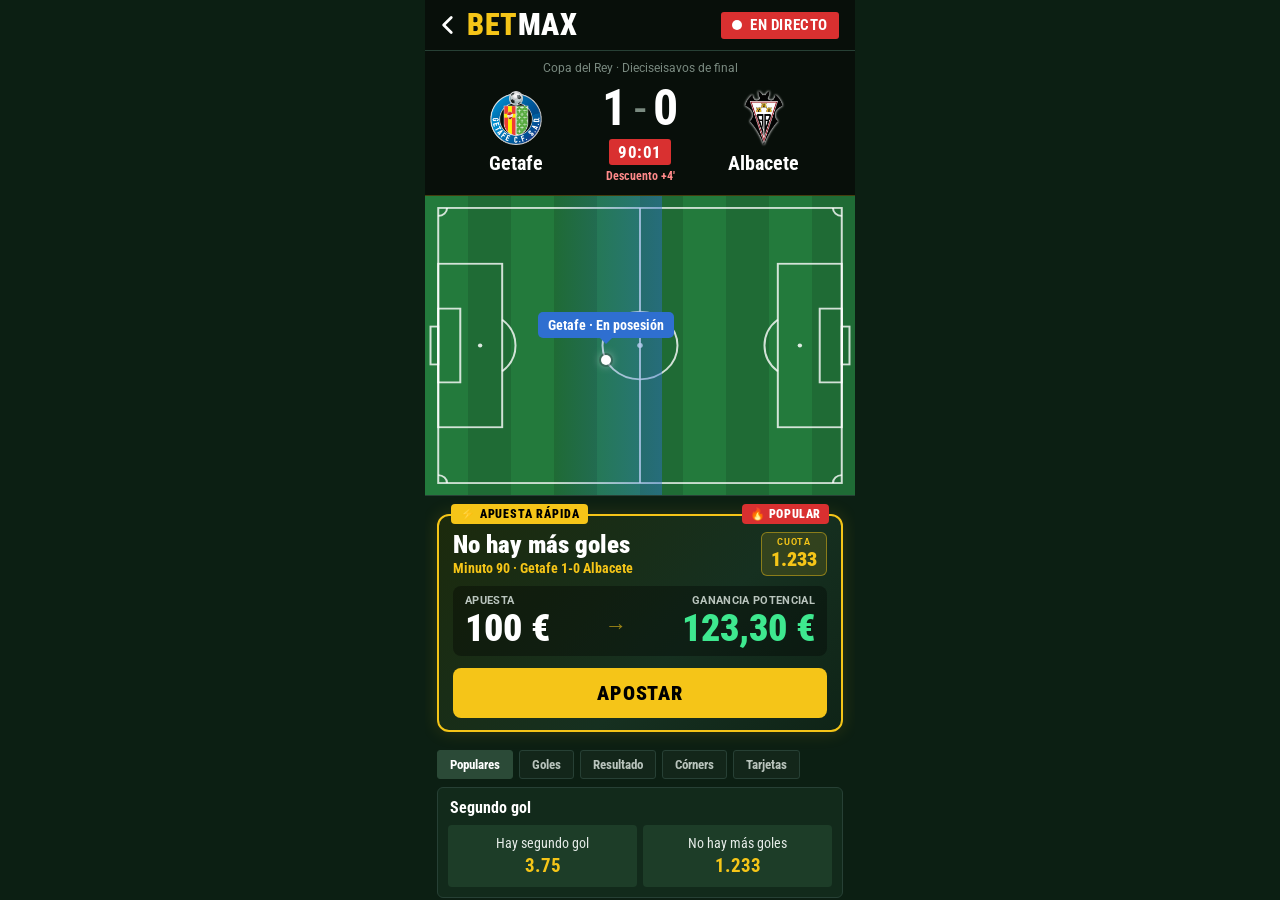
==== commit 5d37c22d: "Equilibrio visual: vuelven iconos, flechas y tarjetas llamativas; escudos reales - Inicio: iconos de" ====
--- a/getafe.html
+++ b/getafe.html
@@ -17,7 +17,7 @@
 :root {
   --bg:#0c1f13; --bg-dark:#080f0a; --border:#274035; --card:#122a1b;
   --yellow:#f5c518; --white:#fff; --dim:#b9c4bd; --grey:#7a8a80; --red:#d93030;
-  --odd:#1d3d28; --green-gain:#4fd68a; --getafe:#2f6fd0; --albacete:#e9e9e9;
+  --odd:#1d3d28; --green-gain:#3ee88f; --getafe:#2f6fd0; --albacete:#e9e9e9;
 }
 * { margin:0; padding:0; box-sizing:border-box; -webkit-tap-highlight-color:transparent; }
 html { height:100%; background:var(--bg); }
@@ -47,7 +47,8 @@
 .score-comp { text-align:center; font-size:12px; color:var(--grey); margin-bottom:8px; }
 .score-main { display:grid; grid-template-columns:1fr auto 1fr; align-items:center; gap:8px; }
 .team { display:flex; flex-direction:column; align-items:center; gap:6px; font-family:'Roboto Condensed',sans-serif; font-size:20px; font-weight:700; }
-.crest { width:42px; height:42px; display:block; }
+.crest { width:54px; height:54px; display:block; object-fit:contain; }
+.crest.alb { filter:drop-shadow(0 0 1px rgba(255,255,255,0.85)) drop-shadow(0 0 1px rgba(255,255,255,0.5)); }
 .mid { text-align:center; }
 .goals { font-family:'Roboto Condensed',sans-serif; font-size:50px; font-weight:700; line-height:1; letter-spacing:0.02em; }
 .goals .sep { color:var(--grey); margin:0 6px; font-weight:400; }
@@ -65,22 +66,27 @@
 .pball { position:absolute; width:10px; height:10px; margin:-5px 0 0 -5px; border-radius:50%; background:#fff; box-shadow:0 0 0 2px rgba(0,0,0,0.25), 0 0 10px rgba(255,255,255,0.7); transition:left 0.9s ease, top 0.9s ease; }
 
 /* APUESTA PREHECHA (tentación) */
-.tempt { margin:12px 12px 6px; background:#132a1c; border:1px solid #2b4a37; border-radius:6px; overflow:hidden; }
-.tempt-head { display:flex; justify-content:space-between; align-items:center; padding:7px 12px; background:#0f2216; border-bottom:1px solid #2b4a37; font-size:12px; color:var(--dim); }
-.tempt-head .yl { color:var(--yellow); font-weight:700; }
-.tempt-badge { background:#2b4a37; color:#e6ece8; font-size:11px; padding:2px 7px; border-radius:3px; }
-.tempt-row { display:flex; align-items:center; gap:10px; padding:10px 12px 6px; }
+.tempt { position:relative; margin:18px 12px 6px; border:2px solid var(--yellow); border-radius:12px; background:linear-gradient(135deg,#1c2a0c 0%,#163020 60%,#0f2417 100%); padding:16px 14px 12px; box-shadow:0 0 18px rgba(245,197,24,0.15); }
+.tempt-tag { position:absolute; top:-12px; left:12px; background:var(--yellow); color:#000; font-family:'Roboto Condensed',sans-serif; font-size:12px; font-weight:900; letter-spacing:0.07em; padding:3px 9px; border-radius:4px; }
+.tempt-hot { position:absolute; top:-12px; right:12px; background:var(--red); color:#fff; font-family:'Roboto Condensed',sans-serif; font-size:12px; font-weight:900; letter-spacing:0.05em; padding:3px 8px; border-radius:4px; }
+.tempt-row { display:flex; align-items:center; gap:10px; margin-bottom:10px; }
 .tempt-pick { flex:1; }
-.tempt-name { font-family:'Roboto Condensed',sans-serif; font-size:24px; font-weight:700; line-height:1.1; }
-.tempt-mkt { font-size:13px; color:var(--dim); margin-top:2px; }
-.tempt-odd { font-family:'Roboto Condensed',sans-serif; font-size:22px; font-weight:700; color:var(--yellow); }
-.tempt-amounts { display:flex; justify-content:space-between; padding:2px 12px 10px; }
-.lbl { white-space:nowrap; font-size:12px; color:var(--grey); margin-bottom:1px; }
+.tempt-name { font-family:'Roboto Condensed',sans-serif; font-size:25px; font-weight:900; line-height:1.05; }
+.tempt-mkt { font-family:'Roboto Condensed',sans-serif; font-size:14px; color:var(--yellow); font-weight:700; margin-top:2px; }
+.tempt-odd { text-align:center; background:rgba(245,197,24,0.13); border:1px solid rgba(245,197,24,0.45); border-radius:6px; padding:4px 9px; }
+.tempt-odd small { display:block; font-size:9px; letter-spacing:0.1em; color:var(--yellow); font-weight:700; }
+.tempt-odd b { font-family:'Roboto Condensed',sans-serif; font-size:20px; font-weight:900; color:var(--yellow); }
+.tempt-amounts { display:grid; grid-template-columns:auto 1fr auto; align-items:end; background:rgba(0,0,0,0.35); border-radius:8px; padding:8px 12px 9px; }
+.tempt-amounts .arrow { text-align:center; }
+.lbl { white-space:nowrap; font-size:11px; color:var(--dim); letter-spacing:0.03em; text-transform:uppercase; font-weight:700; margin-bottom:2px; }
 .r { text-align:right; }
-.amt { white-space:nowrap; font-family:'Roboto Condensed',sans-serif; font-size:38px; font-weight:700; line-height:1; }
+.amt { white-space:nowrap; font-family:'Roboto Condensed',sans-serif; font-size:38px; font-weight:900; line-height:1; }
 .amt.gain { color:var(--green-gain); }
-.btn-bet { display:block; width:calc(100% - 24px); margin:0 12px 12px; border:none; border-radius:4px; background:var(--yellow); color:#000; font-family:'Roboto Condensed',sans-serif; font-size:19px; font-weight:700; padding:13px 0; cursor:pointer; }
-.btn-bet:active { opacity:0.85; }
+.arrow { font-size:22px; color:var(--yellow); opacity:0.6; padding:0 4px 8px; }
+.tempt-social-x { font-size:12px; color:var(--dim); margin:9px 2px 10px; display:flex; align-items:center; gap:6px; }
+.tempt-social-x b { color:#fff; }
+.btn-bet { display:block; width:100%; border:none; border-radius:8px; background:var(--yellow); color:#000; font-family:'Roboto Condensed',sans-serif; font-size:20px; font-weight:900; letter-spacing:0.04em; padding:13px 0; cursor:pointer; }
+.btn-bet:active { transform:scale(0.98); }
 
 /* Apuesta activa (después de apostar) */
 .active-card { display:none; }
@@ -163,7 +169,7 @@
     <div class="score-comp">Copa del Rey · Dieciseisavos de final</div>
     <div class="score-main">
       <div class="team">
-        <svg class="crest" viewBox="0 0 40 40"><path d="M13 3 L8 5 L2 11 L6 16 L10 13 V36 H30 V13 L34 16 L38 11 L32 5 L27 3 Q20 8 13 3 Z" fill="#1f5cbf" stroke="#0e2f66" stroke-width="1.2" stroke-linejoin="round"/><path d="M13 3 Q20 8 27 3" fill="none" stroke="#fff" stroke-width="1.6"/></svg>
+        <img class="crest" src="getafe-escudo.png" alt="">
         Getafe
       </div>
       <div class="mid">
@@ -172,7 +178,7 @@
         <div class="added">Descuento +4'</div>
       </div>
       <div class="team">
-        <svg class="crest" viewBox="0 0 40 40"><path d="M13 3 L8 5 L2 11 L6 16 L10 13 V36 H30 V13 L34 16 L38 11 L32 5 L27 3 Q20 8 13 3 Z" fill="#f4f4f4" stroke="#9a9a9a" stroke-width="1.2" stroke-linejoin="round"/><path d="M13 3 Q20 8 27 3" fill="none" stroke="#111" stroke-width="1.6"/></svg>
+        <img class="crest alb" src="albacete-escudo.png" alt="">
         Albacete
       </div>
     </div>
@@ -202,34 +208,37 @@
 
   <!-- APUESTA PREHECHA -->
   <div class="tempt" id="tempt">
-    <div class="tempt-head"><span class="yl">Apuesta rápida</span><span class="tempt-badge">Más apostada</span></div>
+    <div class="tempt-tag">⚡ APUESTA RÁPIDA</div>
+    <div class="tempt-hot">🔥 POPULAR</div>
     <div class="tempt-row">
       <div class="tempt-pick">
         <div class="tempt-name">No hay más goles</div>
-        <div class="tempt-mkt">Segundo gol · Minuto 90 · Getafe 1-0</div>
-      </div>
-      <div class="tempt-odd">1.233</div>
-    </div>
-    <div class="tempt-amounts">
-      <div><div class="lbl">Apuesta</div><div class="amt">100,00 €</div></div>
-      <div class="r"><div class="lbl">Ganancias potenciales</div><div class="amt gain">123,30 €</div></div>
-    </div>
-    <button class="btn-bet" onclick="openSlip(100)">Apostar 100,00 €</button>
+        <div class="tempt-mkt">Minuto 90 · Getafe 1-0 Albacete</div>
+      </div>
+      <div class="tempt-odd"><small>CUOTA</small><b>1.233</b></div>
+    </div>
+    <div class="tempt-amounts" style="margin-bottom:12px">
+      <div><div class="lbl">Apuesta</div><div class="amt">100 €</div></div>
+      <div class="arrow">→</div>
+      <div class="r"><div class="lbl">Ganancia potencial</div><div class="amt gain">123,30 €</div></div>
+    </div>
+    <button class="btn-bet" onclick="openSlip(100)">APOSTAR</button>
   </div>
 
   <!-- APUESTA ACTIVA (tras confirmar) -->
-  <div class="tempt active-card">
-    <div class="tempt-head"><span>Mis apuestas · Sencilla</span><span>En curso</span></div>
+  <div class="tempt active-card" style="animation:none">
+    <div class="tempt-tag">APUESTA ACTIVA</div>
     <div class="tempt-row">
       <div class="tempt-pick">
         <div class="tempt-name">No hay más goles</div>
-        <div class="tempt-mkt">Segundo gol · Getafe v Albacete</div>
-      </div>
-      <div class="tempt-odd">1.233</div>
-    </div>
-    <div class="tempt-amounts">
-      <div><div class="lbl">Apuesta</div><div class="amt">100,00 €</div></div>
-      <div class="r"><div class="lbl">Ganancias potenciales</div><div class="amt gain">123,30 €</div></div>
+        <div class="tempt-mkt">Segundo gol · Getafe – Albacete</div>
+      </div>
+      <div class="tempt-odd"><small>CUOTA</small><b>1.233</b></div>
+    </div>
+    <div class="tempt-amounts" style="margin-bottom:12px">
+      <div><div class="lbl">Apostado</div><div class="amt">100 €</div></div>
+      <div class="arrow">→</div>
+      <div class="r"><div class="lbl">Ganancia potencial</div><div class="amt gain">123,30 €</div></div>
     </div>
   </div>
 
@@ -362,7 +371,7 @@
   document.querySelectorAll('.chip').forEach(c => c.classList.toggle('on', +c.dataset.v === v));
   const b = document.getElementById('place');
   b.disabled = !v;
-  b.textContent = v ? `Realizar apuesta  ${v},00 €` : 'Introduce un importe';
+  b.textContent = v ? 'Realizar apuesta' : 'Introduce un importe';
 }
 document.querySelectorAll('.chip').forEach(c => c.addEventListener('click', () => setStake(+c.dataset.v)));
 
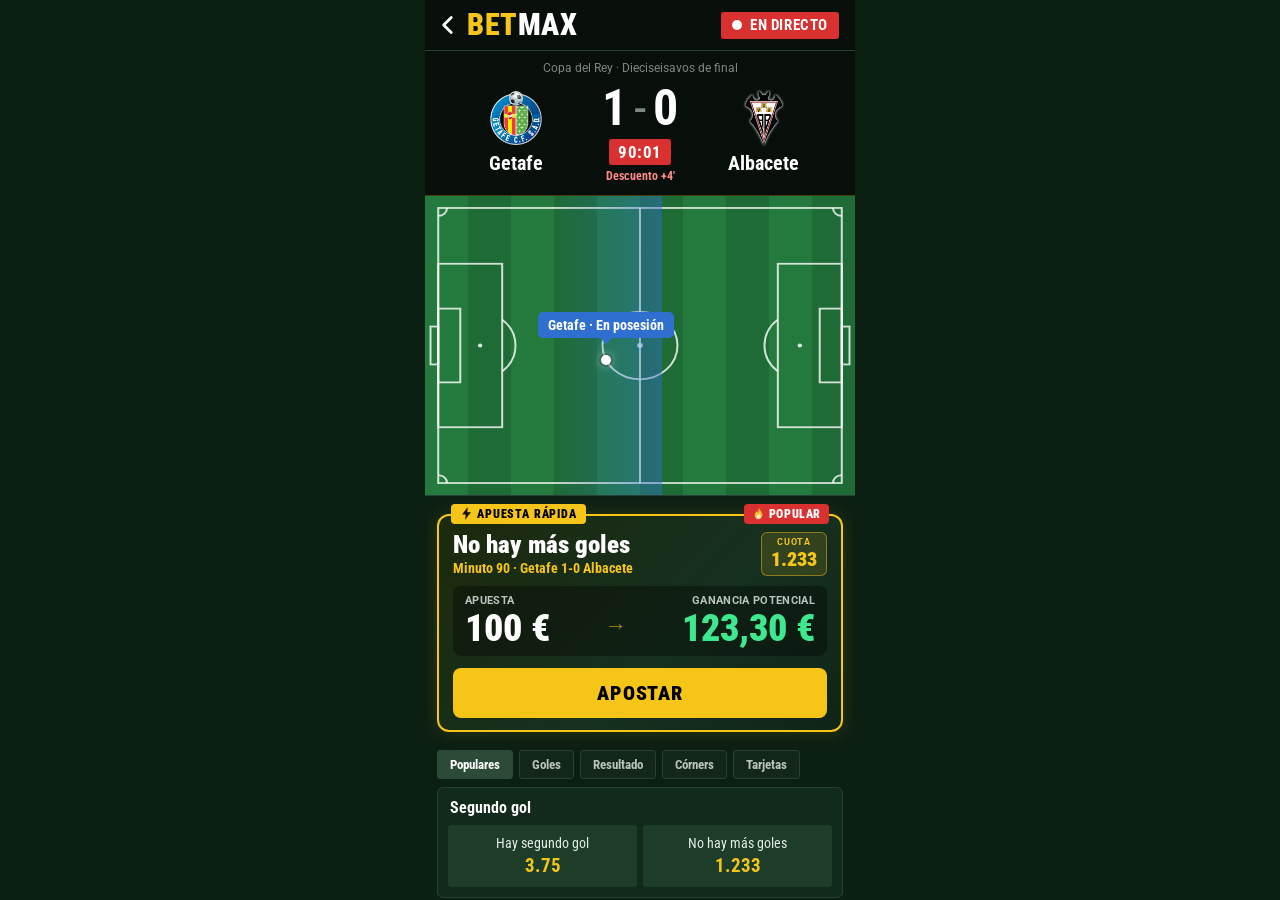
==== commit 6447e021: "Iconos PNG propios en lugar de emojis; Apuesta activa sin emoji Directo, fútbol, tenis, baloncesto, " ====
--- a/getafe.html
+++ b/getafe.html
@@ -88,6 +88,7 @@
 .btn-bet { display:block; width:100%; border:none; border-radius:8px; background:var(--yellow); color:#000; font-family:'Roboto Condensed',sans-serif; font-size:20px; font-weight:900; letter-spacing:0.04em; padding:13px 0; cursor:pointer; }
 .btn-bet:active { transform:scale(0.98); }
 
+.tag-ic { width:13px; height:13px; display:inline-block; vertical-align:-2px; margin-right:4px; }
 /* Apuesta activa (después de apostar) */
 .active-card { display:none; }
 .placed .tempt { display:none; }
@@ -208,8 +209,8 @@
 
   <!-- APUESTA PREHECHA -->
   <div class="tempt" id="tempt">
-    <div class="tempt-tag">⚡ APUESTA RÁPIDA</div>
-    <div class="tempt-hot">🔥 POPULAR</div>
+    <div class="tempt-tag"><img class="tag-ic" src="icons/rayo.png" alt="">APUESTA RÁPIDA</div>
+    <div class="tempt-hot"><img class="tag-ic" src="icons/llama.png" alt="">POPULAR</div>
     <div class="tempt-row">
       <div class="tempt-pick">
         <div class="tempt-name">No hay más goles</div>
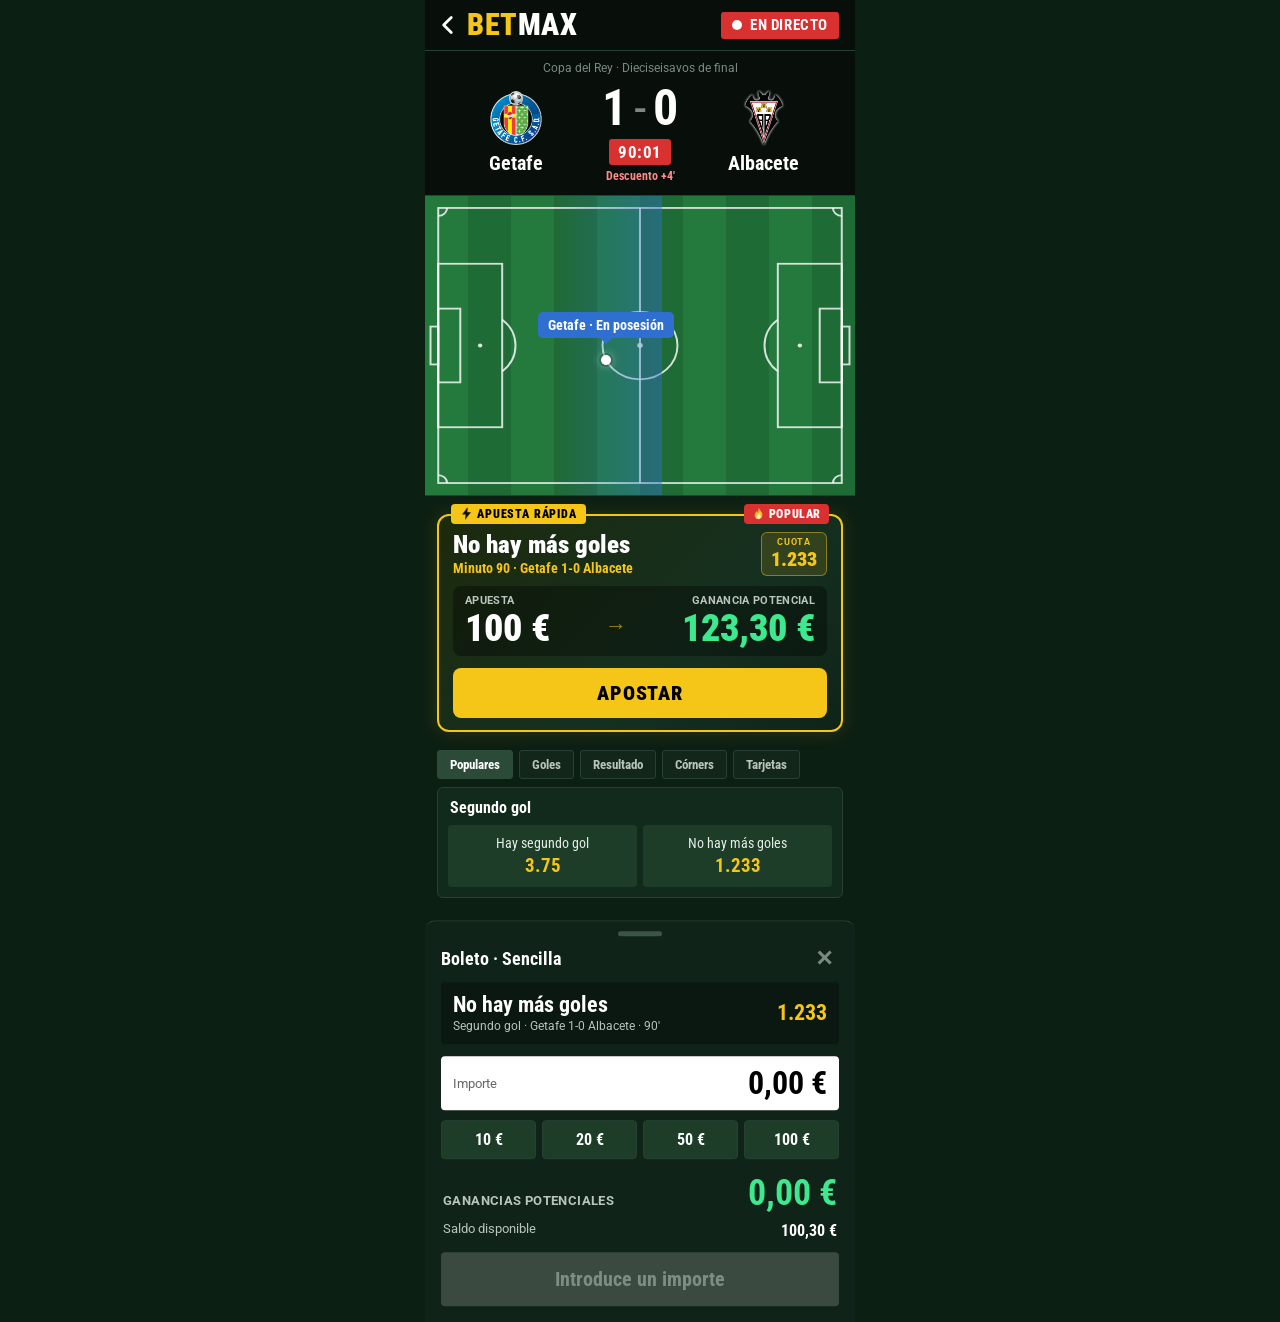
==== commit e121daf2: "Transiciones entre pantallas, respuesta al tacto y ajustes de texto - ui.css/ui.js: las pantallas se" ====
--- a/getafe.html
+++ b/getafe.html
@@ -125,7 +125,7 @@
 .sel-sub { font-size:12px; color:var(--dim); margin-top:3px; }
 .sel-odd { font-family:'Roboto Condensed',sans-serif; font-size:22px; font-weight:700; color:var(--yellow); }
 .stake-row { display:flex; align-items:center; gap:10px; margin-bottom:10px; }
-.stake-box { flex:1; background:#fff; color:#000; border-radius:4px; padding:8px 12px; display:flex; justify-content:space-between; align-items:baseline; }
+.stake-box { flex:1; background:#fff; color:#000; border-radius:4px; padding:8px 12px; display:flex; justify-content:space-between; align-items:center; }
 .stake-box small { font-size:13px; color:#666; }
 .stake-box b { font-family:'Roboto Condensed',sans-serif; font-size:32px; font-weight:700; }
 .chips { display:grid; grid-template-columns:repeat(4,1fr); gap:6px; margin-bottom:12px; }
@@ -155,11 +155,13 @@
 .tk b.g { color:var(--green-gain); }
 .tk b.red { color:#ff6b6b; }
 </style>
+<link rel="stylesheet" href="ui.css">
 </head>
 <body>
+<script>try{if(sessionStorage.getItem("nav")==="back")document.body.classList.add("back-in");sessionStorage.removeItem("nav");}catch(e){}</script>
 
 <div class="app-header">
-  <a href="index.html" class="hdr-left"><svg width="26" height="26" viewBox="0 0 24 24" fill="none" stroke="#fff" stroke-width="2.6" stroke-linecap="round" stroke-linejoin="round"><path d="M15 5l-7 7 7 7"/></svg><span class="logo">BET<span>MAX</span></span></a>
+  <a href="index.html" class="hdr-left" data-back><svg width="26" height="26" viewBox="0 0 24 24" fill="none" stroke="#fff" stroke-width="2.6" stroke-linecap="round" stroke-linejoin="round"><path d="M15 5l-7 7 7 7"/></svg><span class="logo">BET<span>MAX</span></span></a>
   <div class="live-pill"><span class="live-dot"></span>EN DIRECTO</div>
 </div>
 
@@ -400,5 +402,6 @@
   document.getElementById('page').scrollTo({ top: 0, behavior: 'smooth' });
 }
 </script>
+<script src="ui.js"></script>
 </body>
 </html>
--- a/ui.css
+++ b/ui.css
@@ -0,0 +1,22 @@
+/* ── Transiciones entre pantallas y respuesta al tacto ── */
+html { background:#0c1f13; }
+body { animation:pageIn 0.34s cubic-bezier(0.22,1,0.36,1) both; }
+body.back-in { animation-name:pageInBack; }
+@keyframes pageIn     { from { opacity:0; transform:translateX(36px); } to { opacity:1; transform:none; } }
+@keyframes pageInBack { from { opacity:0; transform:translateX(-36px); } to { opacity:1; transform:none; } }
+body.leaving      { animation:pageOut 0.2s ease-in both; }
+body.leaving.back { animation-name:pageOutBack; }
+@keyframes pageOut     { to { opacity:0; transform:translateX(-28px); } }
+@keyframes pageOutBack { to { opacity:0; transform:translateX(28px); } }
+
+/* Elementos táctiles */
+.ev, .odd, .opt, .chip, .btn-bet, .btn-place, .hdr-left, .sport, .tab, .stats-tab, .result-btn, .hdr-btn, .nav a, .sh-close {
+  transition:transform 0.14s ease, background-color 0.14s ease, filter 0.14s ease, opacity 0.14s ease;
+  -webkit-tap-highlight-color:transparent; cursor:pointer;
+}
+.ev.pressed { background:#284f36 !important; }
+.ev.pressed .odd { background:#1a3524; }
+.ev.pressed .ev-main { transform:translateX(2px); transition:transform 0.14s ease; }
+.odd.pressed, .opt.pressed, .chip.pressed, .tab.pressed, .sport.pressed, .hdr-btn.pressed { transform:scale(0.94); filter:brightness(1.3); }
+.btn-bet.pressed, .btn-place.pressed, .result-btn.pressed { transform:scale(0.97); filter:brightness(0.9); }
+.hdr-left.pressed, .nav a.pressed, .sh-close.pressed, .stats-tab.pressed { opacity:0.55; }
